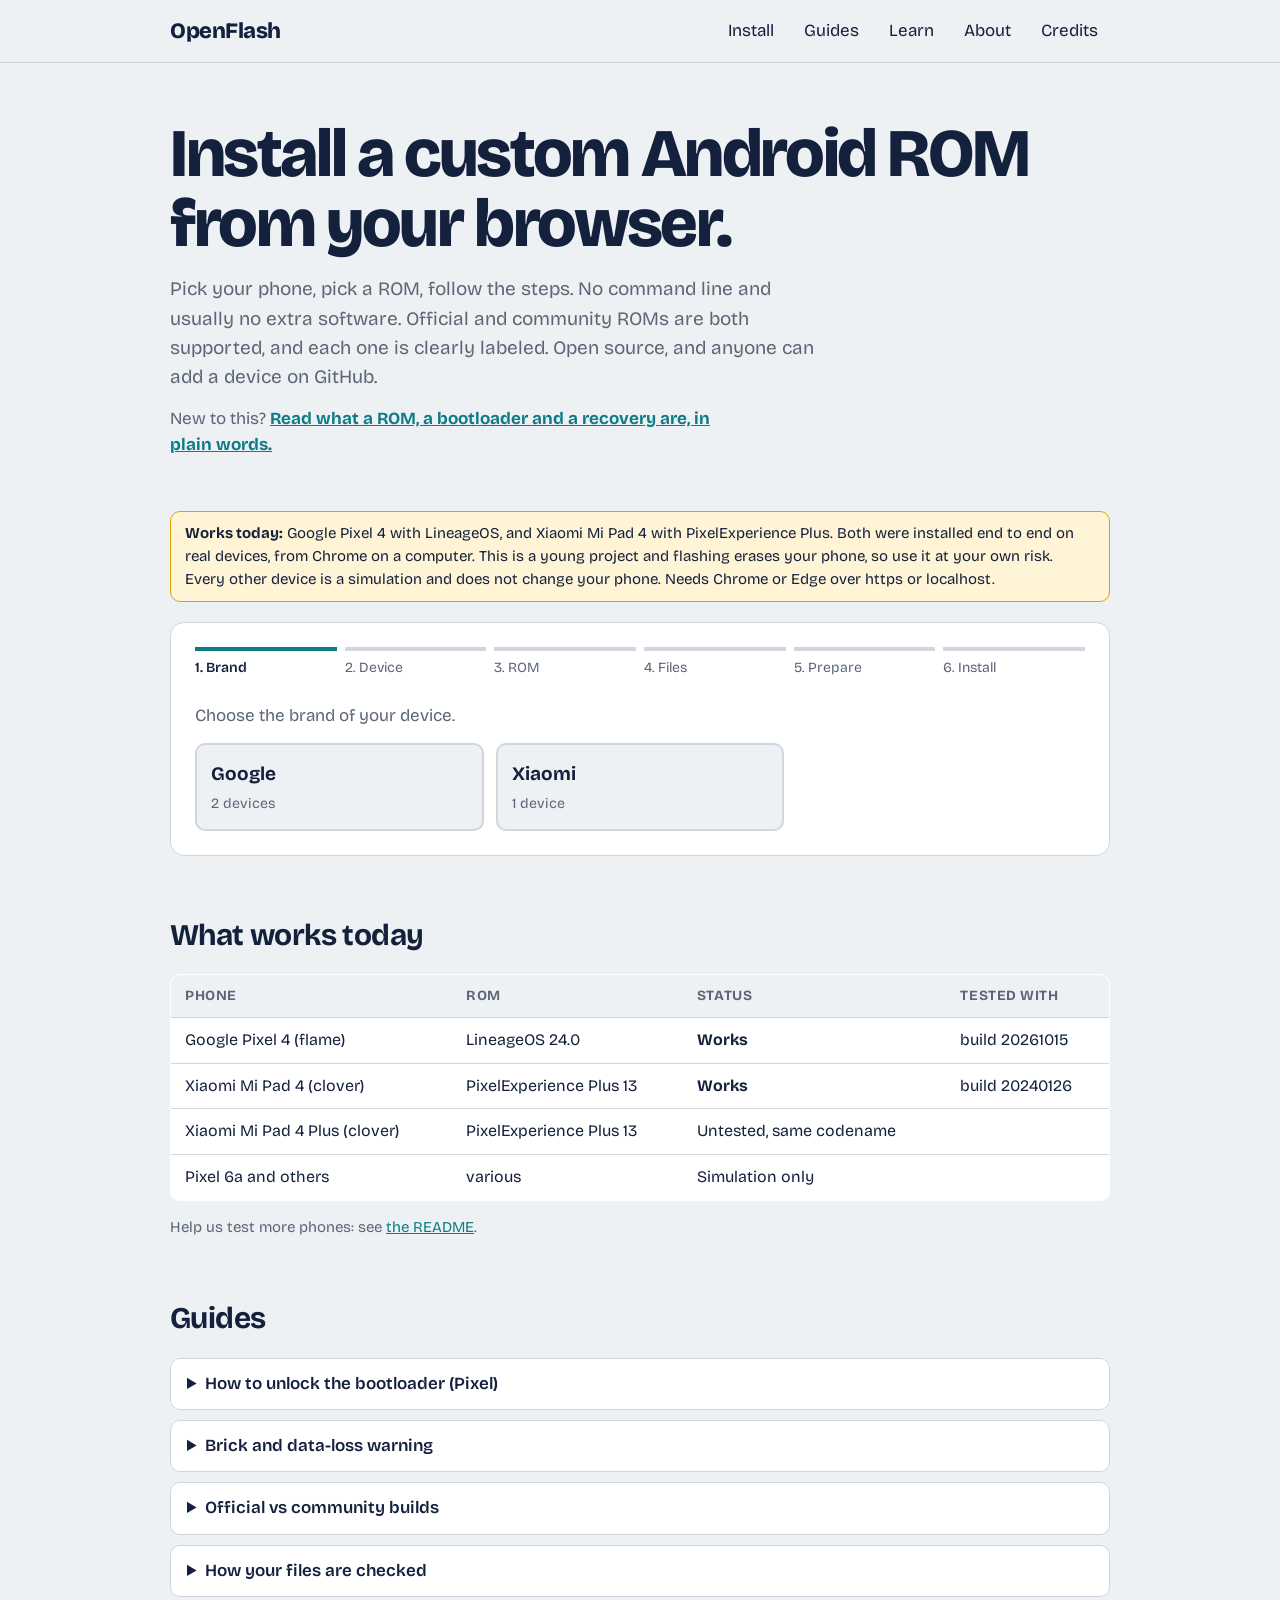
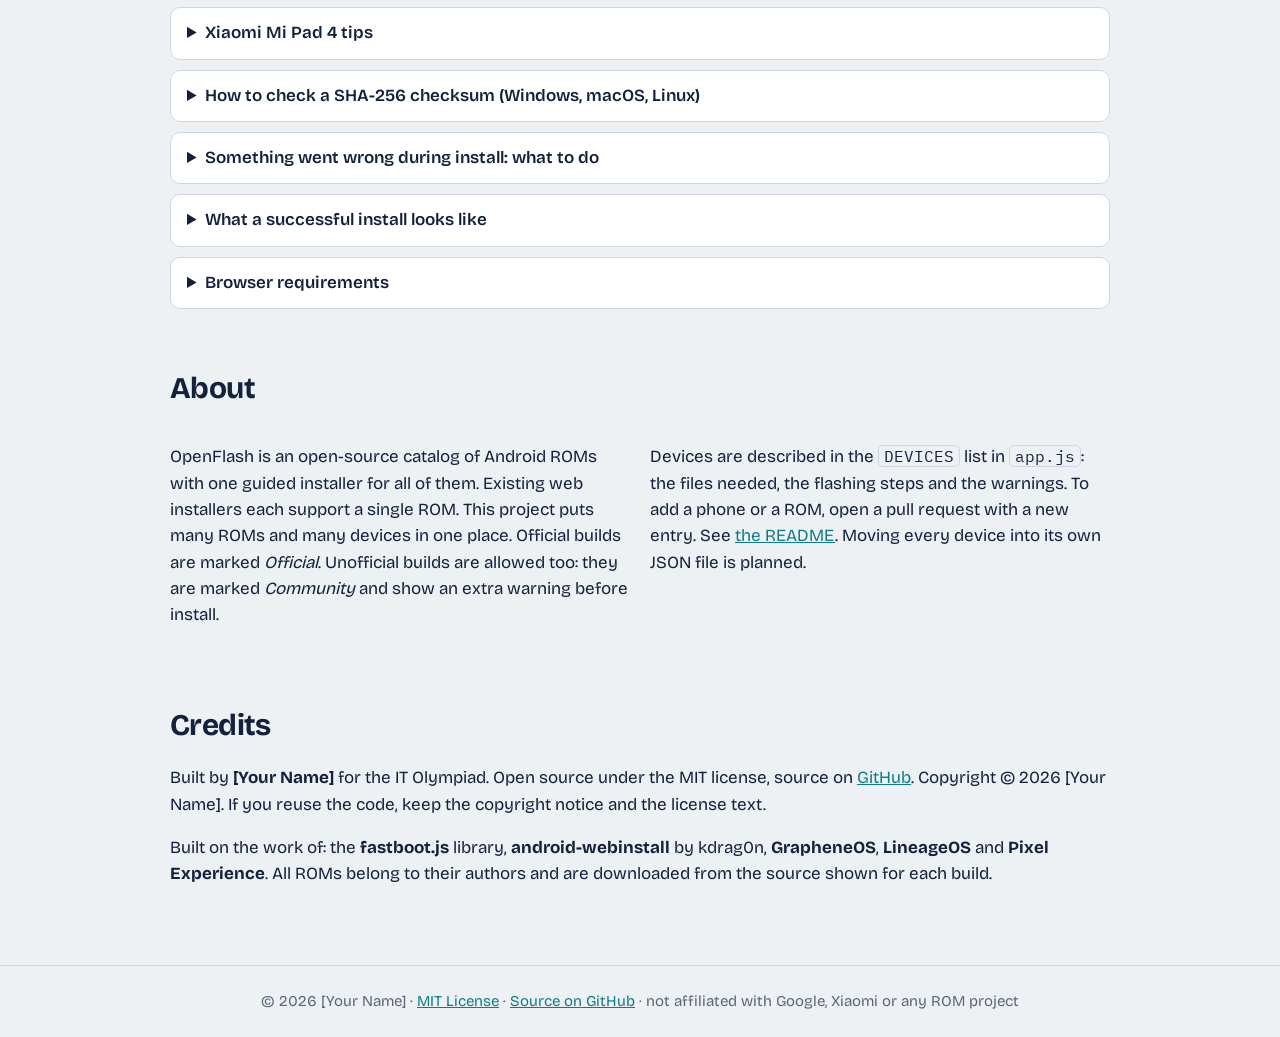
==== index.html @ 717ebe1f "Initial commit" ====
<!DOCTYPE html>
<html lang="en">
<head>
<!-- OpenFlash | https://github.com/YOUR-USERNAME/openflash | Copyright (c) 2026 [Your Name] | MIT License (see LICENSE) -->
<meta charset="utf-8">
<meta name="viewport" content="width=device-width, initial-scale=1, viewport-fit=cover">
<title>OpenFlash – install Android ROMs from your browser</title>
<meta name="author" content="[Your Name]">
<meta name="description" content="Pick your phone, pick a ROM, follow the steps. Works from Chrome or Edge. Tested on Google Pixel 4 and Xiaomi Mi Pad 4.">
<meta property="og:type" content="website">
<meta property="og:title" content="OpenFlash: install a custom Android ROM from your browser">
<meta property="og:description" content="Pick your phone, pick a ROM, follow the steps. Works from Chrome or Edge. Tested on Google Pixel 4 and Xiaomi Mi Pad 4.">
<link rel="stylesheet" href="https://fonts.googleapis.com/css2?family=Bricolage+Grotesque:wght@400;600;800&family=IBM+Plex+Mono:wght@400&display=swap">
<link rel="stylesheet" href="style.css">
</head>
<body>
<header><div class="bar">
<a class="logo" href="#top">OpenFlash</a>
<button id="burger" aria-expanded="false" aria-controls="nav">Menu</button>
<nav id="nav"><a href="#install">Install</a><a href="#guides">Guides</a><a href="learn.html">Learn</a><a href="#about">About</a><a href="#credits">Credits</a></nav>
</div></header>
<main id="top">
<section class="hero">
<h1>Install a custom Android ROM from your browser.</h1>
<p>Pick your phone, pick a ROM, follow the steps. No command line and usually no extra software. Official and community ROMs are both supported, and each one is clearly labeled. Open source, and anyone can add a device on GitHub.</p>
<p class="newhere">New to this? <a href="learn.html"><b>Read what a ROM, a bootloader and a recovery are, in plain words.</b></a></p>
</section>

<section id="install" aria-label="Installer">
<div class="demo"><b>Works today:</b> Google Pixel 4 with LineageOS, and Xiaomi Mi Pad 4 with PixelExperience Plus. Both were installed end to end on real devices, from Chrome on a computer. This is a young project and flashing erases your phone, so use it at your own risk. Every other device is a simulation and does not change your phone. Needs Chrome or Edge over https or localhost.</div>
<div class="wiz">
<ol class="steps" id="steps"></ol>
<div id="stage"></div>
</div>
</section>

<section id="status">
<h2>What works today</h2>
<div class="scroll"><table class="cmp">
<thead><tr><th>Phone</th><th>ROM</th><th>Status</th><th>Tested with</th></tr></thead>
<tbody>
<tr><td>Google Pixel 4 (flame)</td><td>LineageOS 24.0</td><td><b>Works</b></td><td>build 20261015</td></tr>
<tr><td>Xiaomi Mi Pad 4 (clover)</td><td>PixelExperience Plus 13</td><td><b>Works</b></td><td>build 20240126</td></tr>
<tr><td>Xiaomi Mi Pad 4 Plus (clover)</td><td>PixelExperience Plus 13</td><td>Untested, same codename</td><td></td></tr>
<tr><td>Pixel 6a and others</td><td>various</td><td>Simulation only</td><td></td></tr>
</tbody></table></div>
<p class="small">Help us test more phones: see <a href="https://github.com/YOUR-USERNAME/openflash#readme">the README</a>.</p>
</section>

<section id="guides">
<h2>Guides</h2>
<details><summary>How to unlock the bootloader (Pixel)</summary>
<ol class="cmds"><li>Settings → About phone → tap <i>Build number</i> 7 times.</li><li>Settings → System → Developer options → turn on <i>OEM unlocking</i> and <i>USB debugging</i>.</li><li>Power off, then hold Power + Volume Down to open the bootloader.</li><li>Connect to the computer and confirm the unlock on the phone. This erases all data.</li></ol>
<p>Carrier-locked models (for example Verizon) usually cannot be unlocked. Check before you start.</p></details>
<details><summary>Brick and data-loss warning</summary>
<p>Flashing erases your phone and can make it unusable if it is interrupted or the wrong file is used. Back up your photos and files first, charge to at least 50%, use a good USB cable, and do not unplug during the process. You do this at your own risk.</p></details>
<details><summary>Official vs community builds</summary>
<p>Official builds are published by the ROM project itself for your exact device. Community builds are made by independent developers, often for devices the project does not support. They can be great, but they are harder to verify and less tested. Check who made the build and read its thread before installing.</p></details>
<details><summary>How your files are checked</summary>
<p>Before flashing, OpenFlash checks that each file has the right type, is not suspiciously small, starts with the right internal signature, and has your device codename in its name. If the download page shows a SHA-256 checksum, you can paste it and the file is compared exactly. Many builds do not publish one, so this is optional. Files never leave your computer. To get the checksum of a file on your computer, see <a href="#guide-sha">How to check a SHA-256 checksum</a>.</p></details>
<details id="guide-clover"><summary>Xiaomi Mi Pad 4 tips</summary>
<ul class="cmds">
<li><b>Boot modes.</b> Fastboot: hold Power + Volume Down until the word FASTBOOT appears. Recovery: hold Power + Volume Up, and when the Mi logo shows release Power but keep holding Volume Up until the menu appears.</li>
<li><b>Do not start Android between flashing the recovery and opening it for the first time.</b> The original Android can replace the new recovery. That is why the installer does not restart the tablet by itself: you open the recovery by hand.</li>
<li><b>Only the PE recovery works with this ROM.</b> TWRP and OrangeFox cannot install it. To switch to another ROM later, first format data in the PE recovery, then flash the other recovery.</li>
<li><b>Messages about "metadata" or "libfs_mgr"</b> during the first install are normal. Ignore them.</li>
<li><b>No computer cable handy?</b> You can also copy the ROM zip to a FAT32/exFAT/NTFS SD card or an OTG USB stick and choose it in the PE recovery menu.</li>
<li><b>Wi-Fi, Bluetooth or sensors not working after the install?</b> The persist partition of this tablet is known to be fragile and can get damaged. The XDA thread of the ROM explains how to restore it.</li>
<li><b>The tablet shows "Press any key to shutdown" when you connect it in fastboot.</b> This is a known problem with USB 3.x ports on Windows. First try a USB 2.0 port (at the back of a desktop, black ones) or put a cheap USB 2.0 hub between the computer and the tablet. Replug the cable after switching the tablet off and on.</li>
<li><b>The tablet shows up as "Android" with a yellow triangle in Windows.</b> Open Device Manager, right-click it, choose <i>Update driver → Browse my computer → Let me pick from a list → Android Device → Android Bootloader Interface</i>. Windows already includes this driver.</li>
<li><b>Last resort for the shutdown message (advanced, Windows only).</b> A community workaround changes some USB settings. Open PowerShell as Administrator and run the three lines, then replug the tablet:
<pre class="code">reg add "HKLM\SYSTEM\CurrentControlSet\Control\usbflags\18D1D00D0100" /v osvc /t REG_BINARY /d 0000 /f
reg add "HKLM\SYSTEM\CurrentControlSet\Control\usbflags\18D1D00D0100" /v SkipContainerIdQuery /t REG_BINARY /d 01000000 /f
reg add "HKLM\SYSTEM\CurrentControlSet\Control\usbflags\18D1D00D0100" /v SkipBOSDescriptorQuery /t REG_BINARY /d 01000000 /f</pre>
To undo it: <code>reg delete "HKLM\SYSTEM\CurrentControlSet\Control\usbflags\18D1D00D0100" /f</code></li>
</ul></details>

<details id="guide-sha"><summary>How to check a SHA-256 checksum (Windows, macOS, Linux)</summary>
<p>A SHA-256 checksum is a 64-character fingerprint of a file. If your downloaded file gives the same fingerprint as the one on the official download page, it is exactly the right file and was not damaged on the way. LineageOS shows the checksum next to each build on its download page.</p>
<p><b>Windows</b> (Command Prompt or PowerShell):</p>
<ol class="cmds"><li>Open the Start menu, type <code>cmd</code> and press Enter.</li><li>Type <code>certutil -hashfile </code> (with a space at the end), drag the downloaded file into the window so its path appears, then type <code> SHA256</code> and press Enter.</li></ol>
<pre class="code">certutil -hashfile "D:\Downloads\lineage-24.0-20261015-nightly-flame-signed.zip" SHA256</pre>
<p>The long line of letters and numbers under the file name is the checksum. PowerShell users can run <code>Get-FileHash "path\to\file.zip" -Algorithm SHA256</code> instead. Large files take a few seconds to a minute.</p>
<p><b>macOS</b> (Terminal):</p>
<pre class="code">shasum -a 256 ~/Downloads/lineage-24.0-20261015-nightly-flame-signed.zip</pre>
<p><b>Linux</b> (Terminal):</p>
<pre class="code">sha256sum ~/Downloads/lineage-24.0-20261015-nightly-flame-signed.zip</pre>
<p><b>Compare it.</b> Capital or small letters do not matter, and spaces inside the number are ignored. Every other character must match exactly. You can also paste the official checksum into the box under the file in the installer and press <i>Verify file</i>. The page compares it for you.</p>
<p><b>It does not match?</b> Delete the file, download it again from the official page (not from a mirror or a forum), and check again. If it still does not match, do not flash it.</p></details>

<details id="guide-wrong"><summary>Something went wrong during install: what to do</summary>
<p><b>First, stay calm.</b> The steps this page does (flash dtbo and boot, then sideload the ROM) never touch the bootloader, so you can almost always start over. The page also explains the error in the log box in plain words. Read it before you do anything else, and do not unplug the phone while data is being sent unless the log tells you to.</p>
<ul class="cmds">
<li><b>The phone does not show up in the USB list.</b> Use a data cable (some only charge) in a port directly on the computer. Check that the phone shows the bootloader screen (or recovery with <i>Apply from ADB</i> selected). On Windows install Google's USB driver if the phone appears as an unknown device. Then try again.</li>
<li><b>"Another program is using the phone".</b> Open Command Prompt and run <code>adb kill-server</code>. Close Android Studio and any other tab with this page. Replug the cable and try again.</li>
<li><b>The phone stays on the fastboot screen after flashing.</b> Press Volume Up or Down until <i>Recovery mode</i> is shown and press Power. If it comes back to fastboot again, run step 1 again.</li>
<li><b>Recovery says "Signature verification failed".</b> Choose <b>No</b>. The ZIP is damaged or not official. Check its checksum (see the guide above) and download it again.</li>
<li><b>Recovery says "Install completed with status 1" or "2", or "Installation aborted".</b> Usually a damaged file or the wrong stock firmware (this ROM needs Android 13). Choose <i>Advanced → Reboot to recovery</i>, then <i>Apply update → Apply from ADB</i> and sideload again. <i>Advanced → View recovery logs</i> shows the details.</li>
<li><b>"To install additional packages, you need to reboot recovery first".</b> This is normal after a successful install. Choose <b>No</b>, then <i>Reboot system now</i>.</li>
<li><b>The first start takes very long.</b> The first boot after install can take 5 to 10 minutes. Do not unplug or restart before then.</li>
<li><b>The phone is stuck on a logo, restarts again and again, or says it cannot find a valid operating system.</b> Hold Power + Volume Down for the bootloader, open <i>Recovery mode</i>, choose <i>Factory reset → Format data</i> and sideload the ROM again.</li>
<li><b>Nothing responds and the screen is black.</b> Hold Power for 20 to 30 seconds. Then hold Power + Volume Down to reach the bootloader.</li>
</ul>
<p><b>Go back to the original Android.</b> Google's official <a href="https://flash.android.com" target="_blank" rel="noopener">Android Flash Tool</a> restores a Pixel to factory software from the browser. Factory images are also listed on <a href="https://developers.google.com/android/images" target="_blank" rel="noopener">developers.google.com/android/images</a>. This erases the phone.</p></details>

<details id="guide-ok"><summary>What a successful install looks like</summary>
<ol class="cmds"><li>The log shows each step finishing, and the progress bar fills to 100% for dtbo, boot and the ROM.</li><li>On the phone, recovery shows <i>Update package verification ... (result 0)</i>, then <i>Step 1/2</i>, <i>Step 2/2</i> and <i>Install completed with status 0</i>.</li><li>It may ask <i>To install additional packages, you need to reboot recovery first</i>. Choose <b>No</b>.</li><li>Choose <i>Reboot system now</i>. The LineageOS logo appears and the first start takes several minutes. Then the setup screen shows up.</li></ol></details>

<details><summary>Browser requirements</summary>
<p>Use Chrome, Edge or another Chromium browser on a computer. Firefox and Safari do not support WebUSB.</p></details>
</section>

<section id="about">
<h2>About</h2>
<div class="cols">
<p>OpenFlash is an open-source catalog of Android ROMs with one guided installer for all of them. Existing web installers each support a single ROM. This project puts many ROMs and many devices in one place. Official builds are marked <i>Official</i>. Unofficial builds are allowed too: they are marked <i>Community</i> and show an extra warning before install.</p>
<p>Devices are described in the <code>DEVICES</code> list in <code>app.js</code>: the files needed, the flashing steps and the warnings. To add a phone or a ROM, open a pull request with a new entry. See <a href="https://github.com/YOUR-USERNAME/openflash#readme">the README</a>. Moving every device into its own JSON file is planned.</p>
</div>
</section>

<section id="credits">
<h2>Credits</h2>
<p>Built by <b>[Your Name]</b> for the IT Olympiad. Open source under the MIT license, source on <a href="https://github.com/YOUR-USERNAME/openflash">GitHub</a>. Copyright © 2026 [Your Name]. If you reuse the code, keep the copyright notice and the license text.</p>
<p>Built on the work of: the <b>fastboot.js</b> library, <b>android-webinstall</b> by kdrag0n, <b>GrapheneOS</b>, <b>LineageOS</b> and <b>Pixel Experience</b>. All ROMs belong to their authors and are downloaded from the source shown for each build.</p>
</section>
</main>
<footer>© 2026 [Your Name] · <a href="https://github.com/YOUR-USERNAME/openflash/blob/main/LICENSE">MIT License</a> · <a href="https://github.com/YOUR-USERNAME/openflash">Source on GitHub</a> · not affiliated with Google, Xiaomi or any ROM project</footer>

<script>
/* Safety net: if app.js did not start, say so instead of showing an empty box. */
setTimeout(function(){
  var st=document.getElementById("stage");
  if(st && !st.children.length){
    st.innerHTML='<p class="demo"><b>The installer could not start.</b> The page script did not run. Common causes: the web host did not upload every file (app.js, flash.js, adb.js, help.js, fastboot.min.js), the host serves .js files with a wrong type, or the browser is very old. Reload with Ctrl+F5. If it still fails, open the browser console (F12) and look for a red error.</p>';
  }
},2500);
</script>
<script type="module" src="app.js"></script>
</body>
</html>
---- style.css ----
/*! OpenFlash ADB client | https://github.com/bobaka10/openflash
 *  Copyright (c) 2026 @bobaka10
 *  SPDX-License-Identifier: MIT. See the LICENSE file. */
:root{--bg:#eef1f4;--panel:#fff;--ink:#14213d;--mute:#5b6676;--line:#cfd6df;--acc:#0e7c86;--acc-ink:#fff;--warn:#fff4d6;--warn-line:#e0a100;--log:#101a26;--logink:#bfe9ee;
box-sizing:border-box;padding-top:env(safe-area-inset-top,0px);padding-bottom:env(safe-area-inset-bottom,0px)}
@media (prefers-color-scheme:dark){:root:not([data-theme="light"]){--bg:#0e151d;--panel:#16202b;--ink:#e6edf3;--mute:#93a1b1;--line:#2a3745;--acc:#3cc8d3;--acc-ink:#06242a;--warn:#33290e;--warn-line:#c99700;--log:#0a1118}}
:root[data-theme="dark"]{--bg:#0e151d;--panel:#16202b;--ink:#e6edf3;--mute:#93a1b1;--line:#2a3745;--acc:#3cc8d3;--acc-ink:#06242a;--warn:#33290e;--warn-line:#c99700;--log:#0a1118}
html{scroll-padding-top:calc(env(safe-area-inset-top,0px) + 64px);scroll-behavior:smooth}
*{box-sizing:border-box}
body{margin:0;background:var(--bg);color:var(--ink);font:400 17px/1.55 "Bricolage Grotesque",system-ui,sans-serif}
a{color:var(--acc)}
:focus-visible{outline:3px solid var(--acc);outline-offset:2px}
header{position:sticky;top:env(safe-area-inset-top,0px);z-index:5;background:var(--bg);border-bottom:1px solid var(--line)}
.bar{max-width:980px;margin:auto;padding:12px 20px;display:flex;align-items:center;gap:16px}
.logo{font-weight:800;font-size:22px;letter-spacing:-.02em;text-decoration:none;color:var(--ink);margin-right:auto}
nav{display:flex;gap:6px}
nav a{padding:6px 12px;border-radius:8px;text-decoration:none;color:var(--ink)}
nav a:hover{background:var(--panel)}
#burger{display:none;background:none;border:1px solid var(--line);color:var(--ink);border-radius:8px;padding:6px 12px;font:inherit}
main{max-width:980px;margin:auto;padding:0 20px 60px}
.hero{padding:56px 0 32px}
h1{font-size:clamp(36px,7vw,68px);line-height:1.02;letter-spacing:-.035em;font-weight:800;margin:0 0 16px;max-width:14em}
.hero p{max-width:34em;color:var(--mute);font-size:19px;margin:0}
h2{font-size:30px;letter-spacing:-.02em;margin:56px 0 16px}
.demo{background:var(--warn);border:1px solid var(--warn-line);border-radius:10px;padding:10px 14px;margin:20px 0;font-size:15px}
.wiz{background:var(--panel);border:1px solid var(--line);border-radius:14px;padding:24px}
.steps{display:flex;gap:8px;margin:0 0 24px;padding:0;list-style:none;flex-wrap:wrap}
.steps li{flex:1;min-width:90px;border-top:4px solid var(--line);padding-top:6px;color:var(--mute);font-size:14px}
.steps li.on{border-color:var(--acc);color:var(--ink);font-weight:600}
.steps li.done{border-color:var(--acc)}
.grid{display:grid;grid-template-columns:repeat(auto-fill,minmax(230px,1fr));gap:12px}
.opt{text-align:left;font:inherit;color:inherit;background:var(--bg);border:2px solid var(--line);border-radius:10px;padding:14px;cursor:pointer}
.opt:hover{border-color:var(--acc)}
.opt b{display:block;font-size:19px}
.opt small{color:var(--mute);display:block;margin-top:4px}
.tag{display:inline-block;font-size:13px;border:1px solid var(--line);border-radius:99px;padding:0 9px;margin-top:8px;color:var(--mute)}
.tag.ok{border-color:var(--acc);color:var(--acc)}
.tag.exp{border-color:var(--warn-line)}
.btn{font:600 17px "Bricolage Grotesque",sans-serif;background:var(--acc);color:var(--acc-ink);border:0;border-radius:10px;padding:11px 20px;cursor:pointer}
.btn.ghost{background:none;color:var(--ink);border:1px solid var(--line)}
.btn:disabled{opacity:.4;cursor:not-allowed}
.row{display:flex;gap:10px;margin-top:20px;flex-wrap:wrap}
.chk{display:flex;gap:10px;align-items:flex-start;margin:10px 0}
.chk input{margin-top:6px;width:18px;height:18px;accent-color:var(--acc)}
.sum{color:var(--mute);margin:0 0 14px}
ol.cmds{padding-left:22px;margin:0 0 16px}
ol.cmds li{margin:4px 0}
.log{background:var(--log);color:var(--logink);font:400 14px/1.6 "IBM Plex Mono",ui-monospace,monospace;border-radius:10px;padding:14px;min-height:130px;max-height:260px;overflow:auto;white-space:pre-wrap}
.bar2{height:8px;background:var(--line);border-radius:9px;overflow:hidden;margin:14px 0}
.bar2 i{display:block;height:100%;width:0;background:var(--acc);transition:width .4s}
details{background:var(--panel);border:1px solid var(--line);border-radius:10px;padding:12px 16px;margin:10px 0}
summary{cursor:pointer;font-weight:600}
.cols{display:grid;grid-template-columns:repeat(auto-fit,minmax(260px,1fr));gap:20px}
footer{border-top:1px solid var(--line);color:var(--mute);text-align:center;padding:24px 20px;font-size:15px}
@media (max-width:640px){#burger{display:block}nav{display:none;position:absolute;top:100%;left:0;right:0;background:var(--bg);flex-direction:column;padding:8px 20px 14px;border-bottom:1px solid var(--line)}nav.open{display:flex}.wiz{padding:16px}}
@media (prefers-reduced-motion:reduce){html{scroll-behavior:auto}.bar2 i{transition:none}}
.fcard{border:1px solid var(--line);border-radius:10px;padding:14px;margin:12px 0;background:var(--bg)}
.fcard input[type=file]{display:block;margin:8px 0;font:inherit;color:var(--ink);max-width:100%}
.sumin{width:100%;font:400 14px "IBM Plex Mono",ui-monospace,monospace;padding:9px;border:1px solid var(--line);border-radius:8px;background:var(--panel);color:var(--ink)}
.sumin[readonly]{opacity:.7}
.row.tight{margin-top:10px}
.st{margin:10px 0 0;color:var(--mute);font-size:15px}
.st.ok{color:var(--acc);font-weight:600}
.st.bad{color:#b3261e;font-weight:600}
@media (prefers-color-scheme:dark){:root:not([data-theme="light"]) .st.bad{color:#ff8a80}}
:root[data-theme="dark"] .st.bad{color:#ff8a80}
a.btn.dl{display:inline-block;text-decoration:none;margin:0 0 8px}
.bar2[hidden]{display:none}
.hint{margin:4px 0 0;color:var(--mute);font-size:15px}
.st.warn{color:#8a5a00;font-weight:600}
@media (prefers-color-scheme:dark){:root:not([data-theme="light"]) .st.warn{color:#f0b429}}
:root[data-theme="dark"] .st.warn{color:#f0b429}

pre.code{background:var(--log);color:var(--logink);font:400 14px/1.5 "IBM Plex Mono",ui-monospace,monospace;border-radius:8px;padding:10px 12px;overflow-x:auto;white-space:pre;margin:8px 0}
code{font-family:"IBM Plex Mono",ui-monospace,monospace;font-size:.92em;background:var(--bg);border:1px solid var(--line);border-radius:5px;padding:0 5px}
pre.code code{background:none;border:0;padding:0}
details ul.cmds{list-style:disc;padding-left:22px}
details ul.cmds li{margin:8px 0}
a.hint{display:inline-block}

/* learn page */
.note{background:var(--panel);border:1px solid var(--line);border-left:5px solid var(--acc);border-radius:10px;padding:14px 18px;margin:8px 0 24px;font-size:18px}
.toc{display:flex;flex-wrap:wrap;gap:8px;margin:0 0 8px}
.toc a{border:1px solid var(--line);border-radius:99px;padding:4px 14px;text-decoration:none;color:var(--ink);font-size:15px;background:var(--panel)}
.toc a:hover{border-color:var(--acc)}
h3{font-size:20px;margin:30px 0 6px;color:var(--mute);font-weight:600;letter-spacing:.01em}
p.small{color:var(--mute);font-size:15px}
.scroll{overflow-x:auto;margin:12px 0}
table.cmp{border-collapse:collapse;width:100%;min-width:560px;background:var(--panel);border:1px solid var(--line);border-radius:10px;overflow:hidden;font-size:16px}
table.cmp th,table.cmp td{text-align:left;padding:10px 14px;border-bottom:1px solid var(--line);vertical-align:top}
table.cmp th{background:var(--bg);font-size:14px;text-transform:uppercase;letter-spacing:.04em;color:var(--mute)}
table.cmp tr:last-child td{border-bottom:0}
.flow{display:flex;flex-direction:column;align-items:center;gap:4px;margin:18px 0;background:var(--panel);border:1px solid var(--line);border-radius:14px;padding:20px 14px}
.fbox{border:2px solid var(--line);border-radius:10px;padding:10px 16px;text-align:center;font-weight:600;background:var(--bg);min-width:150px}
.fbox small{display:block;font-weight:400;color:var(--mute);font-size:14px}
.fbox.main{border-color:var(--acc)}
.fbox.hl{border-color:var(--acc);background:var(--panel)}
.farrow{color:var(--mute);font-size:22px;line-height:1}
.fthree{display:flex;gap:10px;flex-wrap:wrap;justify-content:center;width:100%}
.fthree .fbox{flex:1;min-width:130px;max-width:260px}
ol.journey{list-style:none;counter-reset:j;padding:0;margin:12px 0}
ol.journey li{counter-increment:j;position:relative;padding:12px 14px 12px 58px;background:var(--panel);border:1px solid var(--line);border-radius:10px;margin:8px 0}
ol.journey li::before{content:counter(j);position:absolute;left:14px;top:12px;width:30px;height:30px;border-radius:50%;background:var(--acc);color:var(--acc-ink);font-weight:800;display:flex;align-items:center;justify-content:center}
ol.journey li b{display:block}
ol.journey li span{color:var(--mute)}
.cta{background:var(--panel);border:1px solid var(--line);border-radius:14px;padding:6px 24px 26px;margin-top:48px;text-align:center}
nav a[aria-current="page"]{background:var(--panel)}

.hero p.newhere{margin-top:14px;font-size:17px}
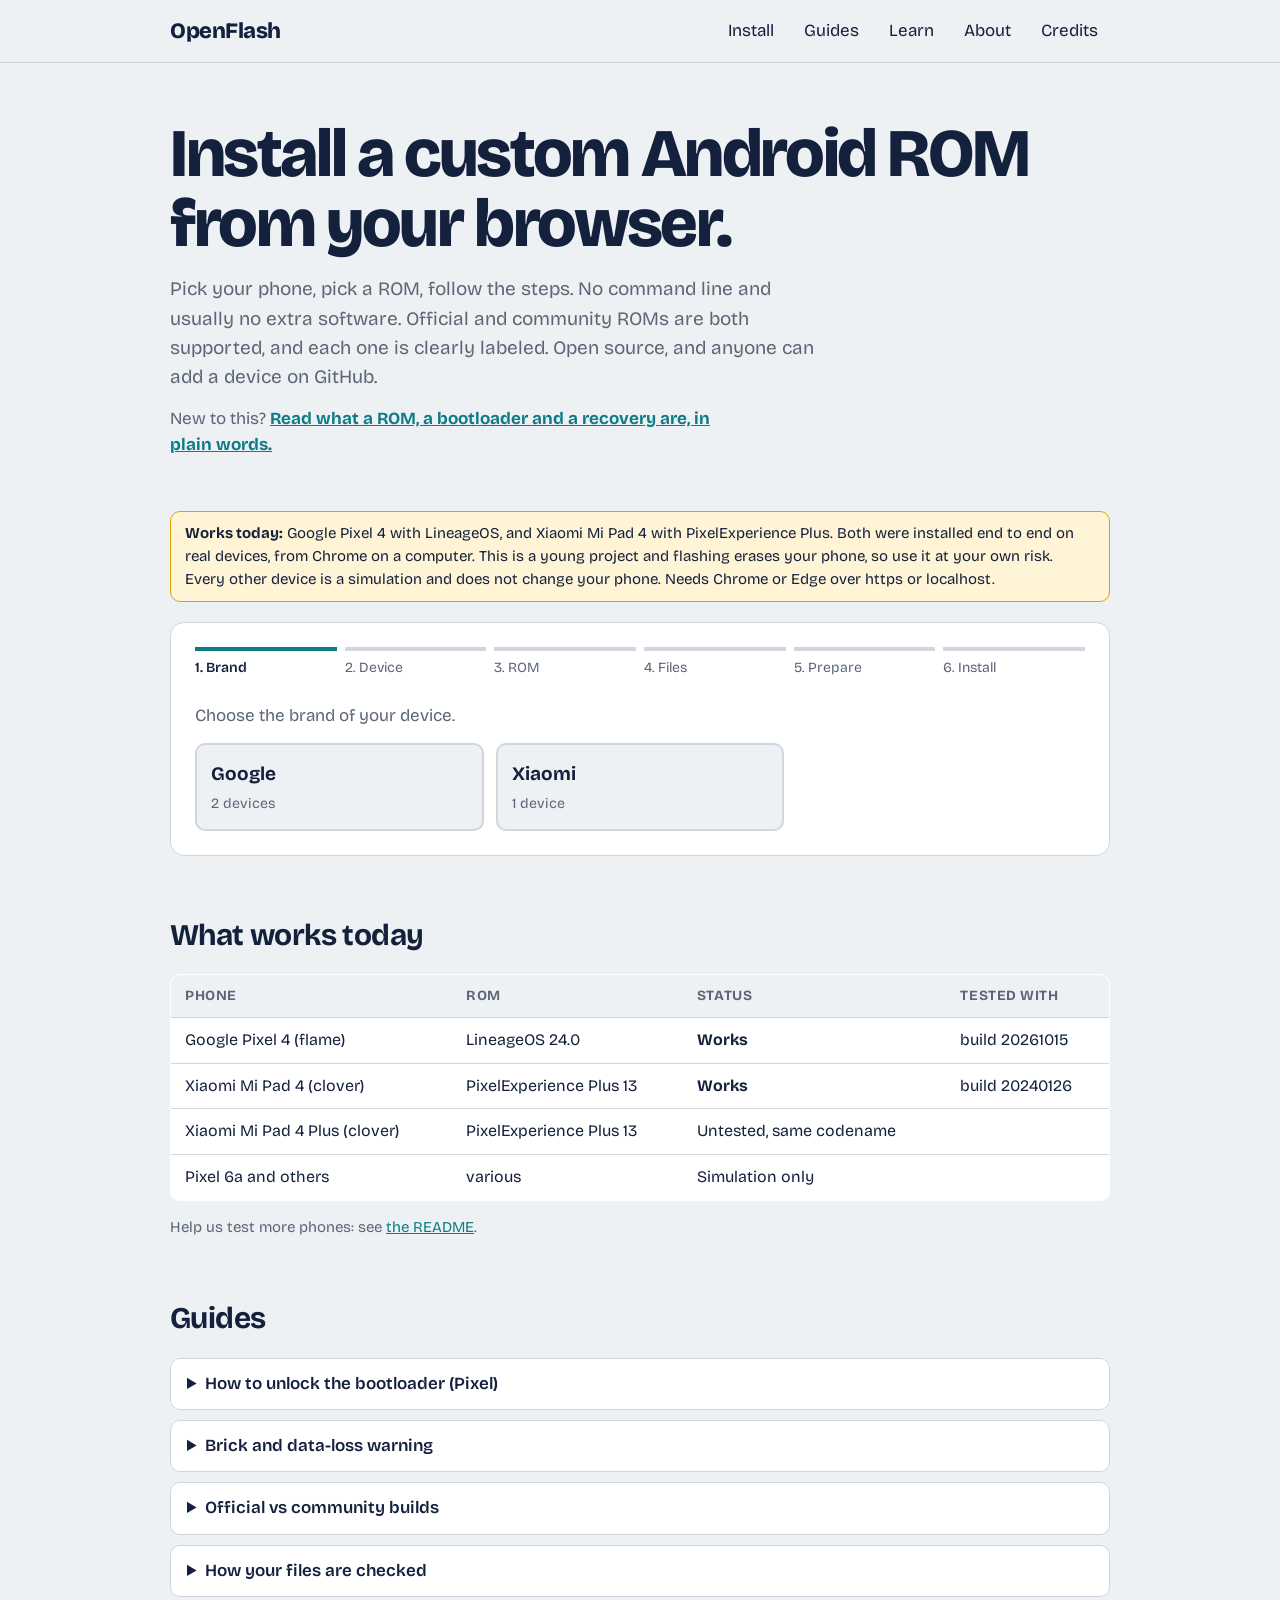
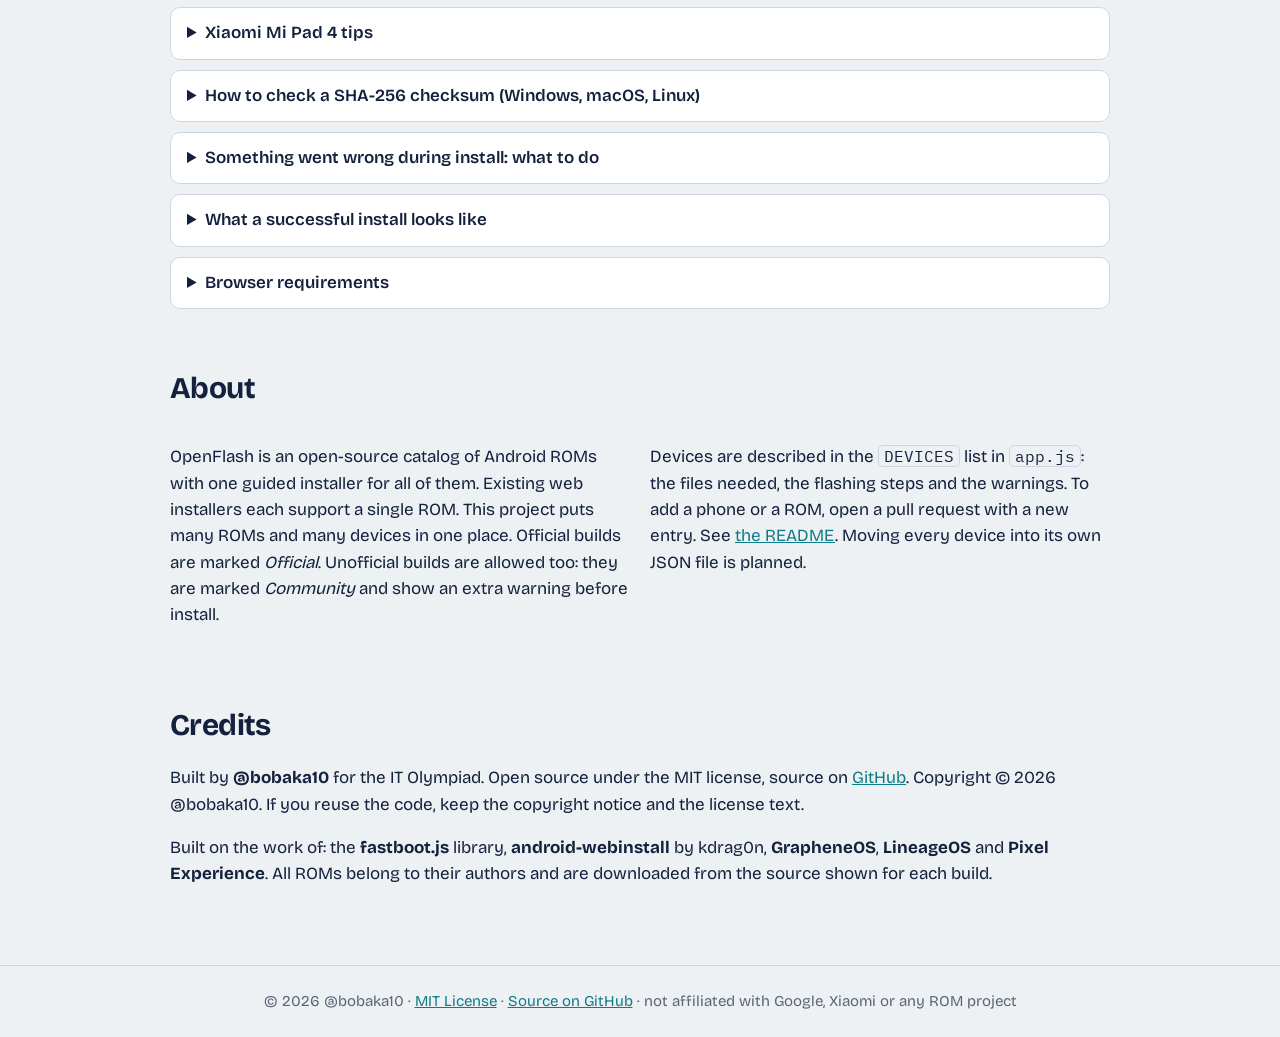
==== commit 44285875: "update copyright" ====
--- a/index.html
+++ b/index.html
@@ -114,17 +114,17 @@
 <h2>About</h2>
 <div class="cols">
 <p>OpenFlash is an open-source catalog of Android ROMs with one guided installer for all of them. Existing web installers each support a single ROM. This project puts many ROMs and many devices in one place. Official builds are marked <i>Official</i>. Unofficial builds are allowed too: they are marked <i>Community</i> and show an extra warning before install.</p>
-<p>Devices are described in the <code>DEVICES</code> list in <code>app.js</code>: the files needed, the flashing steps and the warnings. To add a phone or a ROM, open a pull request with a new entry. See <a href="https://github.com/YOUR-USERNAME/openflash#readme">the README</a>. Moving every device into its own JSON file is planned.</p>
+<p>Devices are described in the <code>DEVICES</code> list in <code>app.js</code>: the files needed, the flashing steps and the warnings. To add a phone or a ROM, open a pull request with a new entry. See <a href="https://github.com/bobaka10/openflash#readme">the README</a>. Moving every device into its own JSON file is planned.</p>
 </div>
 </section>
 
 <section id="credits">
 <h2>Credits</h2>
-<p>Built by <b>[Your Name]</b> for the IT Olympiad. Open source under the MIT license, source on <a href="https://github.com/YOUR-USERNAME/openflash">GitHub</a>. Copyright © 2026 [Your Name]. If you reuse the code, keep the copyright notice and the license text.</p>
+<p>Built by <b>@bobaka10</b> for the IT Olympiad. Open source under the MIT license, source on <a href="https://github.com/bobaka10/openflash">GitHub</a>. Copyright © 2026 @bobaka10. If you reuse the code, keep the copyright notice and the license text.</p>
 <p>Built on the work of: the <b>fastboot.js</b> library, <b>android-webinstall</b> by kdrag0n, <b>GrapheneOS</b>, <b>LineageOS</b> and <b>Pixel Experience</b>. All ROMs belong to their authors and are downloaded from the source shown for each build.</p>
 </section>
 </main>
-<footer>© 2026 [Your Name] · <a href="https://github.com/YOUR-USERNAME/openflash/blob/main/LICENSE">MIT License</a> · <a href="https://github.com/YOUR-USERNAME/openflash">Source on GitHub</a> · not affiliated with Google, Xiaomi or any ROM project</footer>
+<footer>© 2026 @bobaka10 · <a href="https://github.com/bobaka10/openflash/blob/main/LICENSE">MIT License</a> · <a href="https://github.com/bobaka10/openflash">Source on GitHub</a> · not affiliated with Google, Xiaomi or any ROM project</footer>
 
 <script>
 /* Safety net: if app.js did not start, say so instead of showing an empty box. */
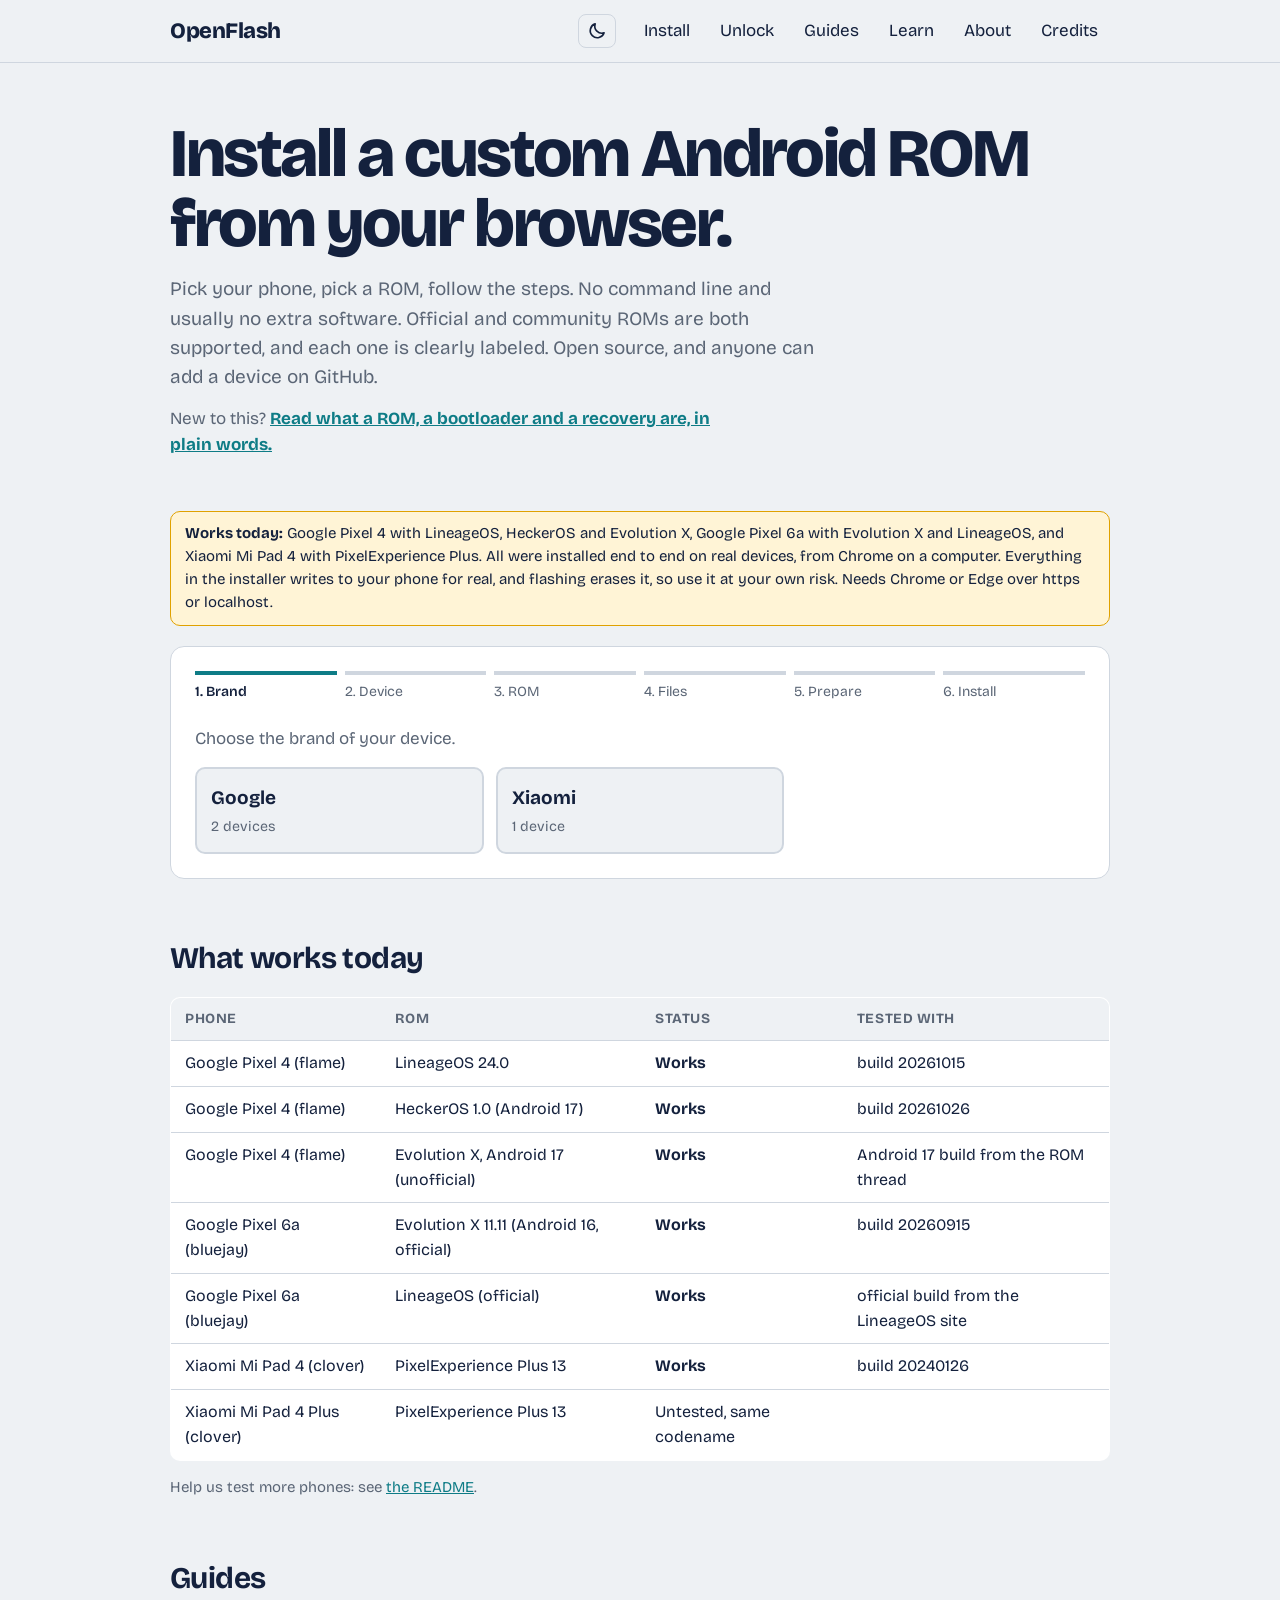
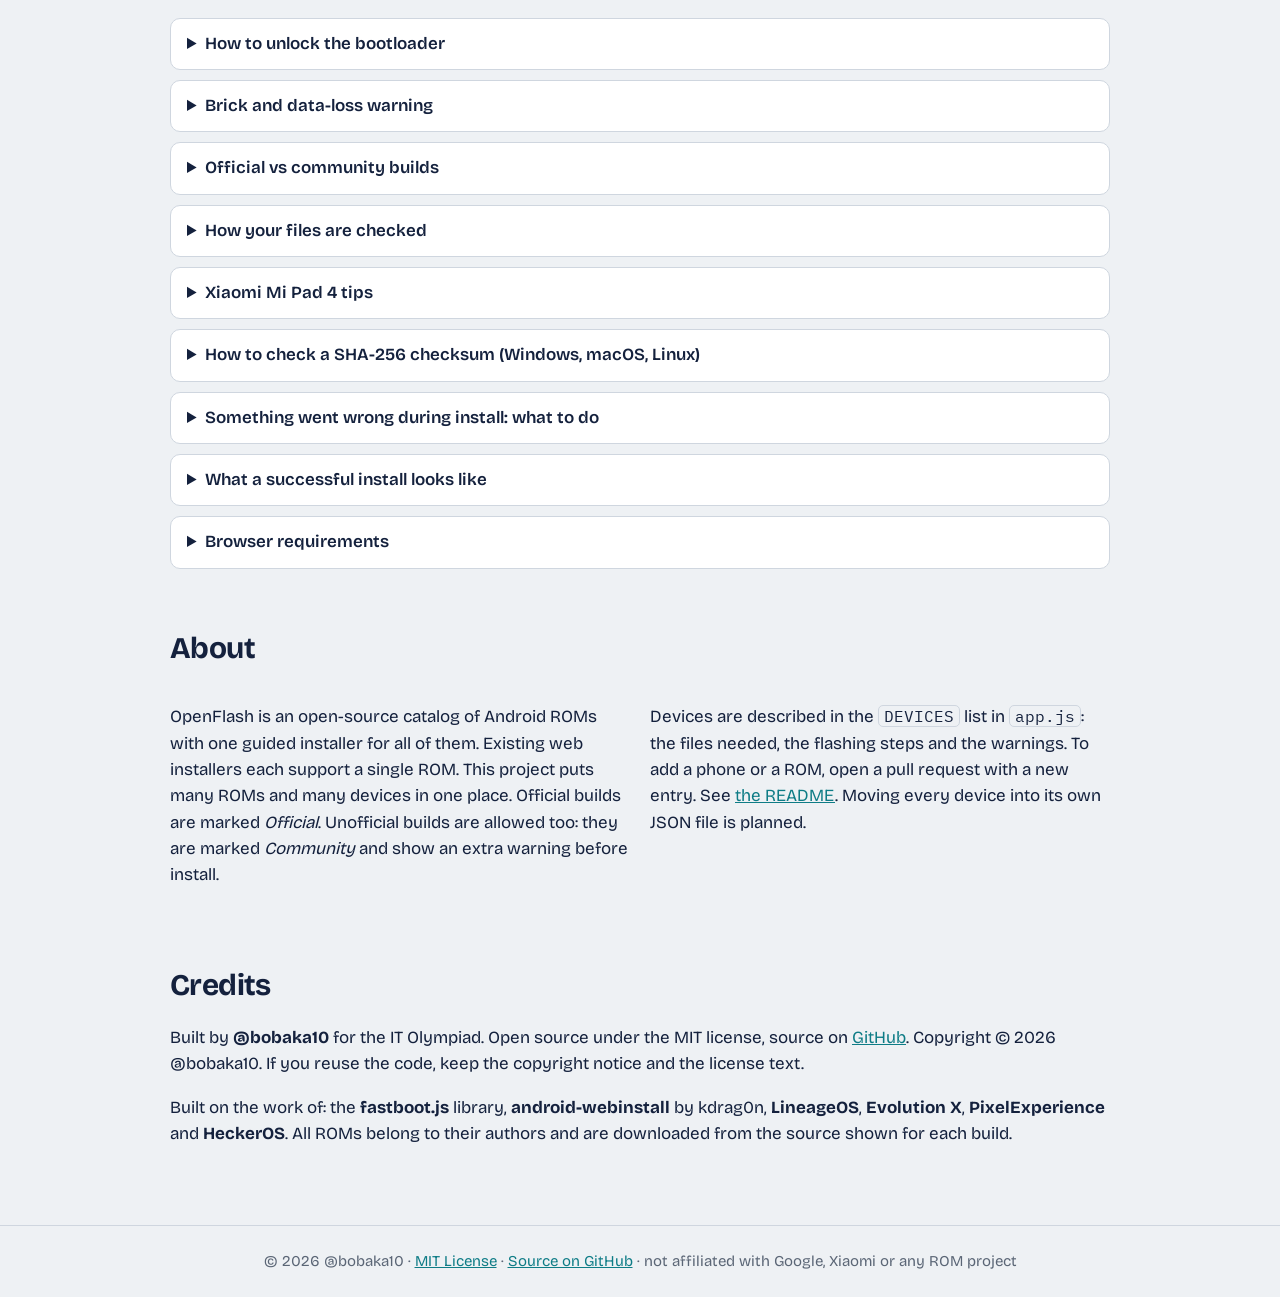
==== commit ddadb02c: "Add styles, theme switch functionality, and unlock page - Created style.css for consistent styling a" ====
--- a/index.html
+++ b/index.html
@@ -1,11 +1,13 @@
 <!DOCTYPE html>
 <html lang="en">
 <head>
-<!-- OpenFlash | https://github.com/YOUR-USERNAME/openflash | Copyright (c) 2026 [Your Name] | MIT License (see LICENSE) -->
+<!-- OpenFlash | https://github.com/bobaka10/openflash | Copyright (c) 2026 @bobaka10 | MIT License (see LICENSE) -->
 <meta charset="utf-8">
 <meta name="viewport" content="width=device-width, initial-scale=1, viewport-fit=cover">
+<meta name="color-scheme" content="light dark">
+<script src="theme.js"></script>
 <title>OpenFlash – install Android ROMs from your browser</title>
-<meta name="author" content="[Your Name]">
+<meta name="author" content="@bobaka10">
 <meta name="description" content="Pick your phone, pick a ROM, follow the steps. Works from Chrome or Edge. Tested on Google Pixel 4 and Xiaomi Mi Pad 4.">
 <meta property="og:type" content="website">
 <meta property="og:title" content="OpenFlash: install a custom Android ROM from your browser">
@@ -16,8 +18,9 @@
 <body>
 <header><div class="bar">
 <a class="logo" href="#top">OpenFlash</a>
+<button id="theme-toggle" class="themebtn" type="button" aria-label="Switch theme"></button>
 <button id="burger" aria-expanded="false" aria-controls="nav">Menu</button>
-<nav id="nav"><a href="#install">Install</a><a href="#guides">Guides</a><a href="learn.html">Learn</a><a href="#about">About</a><a href="#credits">Credits</a></nav>
+<nav id="nav"><a href="#install">Install</a><a href="unlock.html">Unlock</a><a href="#guides">Guides</a><a href="learn.html">Learn</a><a href="#about">About</a><a href="#credits">Credits</a></nav>
 </div></header>
 <main id="top">
 <section class="hero">
@@ -27,7 +30,7 @@
 </section>
 
 <section id="install" aria-label="Installer">
-<div class="demo"><b>Works today:</b> Google Pixel 4 with LineageOS, and Xiaomi Mi Pad 4 with PixelExperience Plus. Both were installed end to end on real devices, from Chrome on a computer. This is a young project and flashing erases your phone, so use it at your own risk. Every other device is a simulation and does not change your phone. Needs Chrome or Edge over https or localhost.</div>
+<div class="demo"><b>Works today:</b> Google Pixel 4 with LineageOS, HeckerOS and Evolution X, Google Pixel 6a with Evolution X and LineageOS, and Xiaomi Mi Pad 4 with PixelExperience Plus. All were installed end to end on real devices, from Chrome on a computer. Everything in the installer writes to your phone for real, and flashing erases it, so use it at your own risk. Needs Chrome or Edge over https or localhost.</div>
 <div class="wiz">
 <ol class="steps" id="steps"></ol>
 <div id="stage"></div>
@@ -40,18 +43,22 @@
 <thead><tr><th>Phone</th><th>ROM</th><th>Status</th><th>Tested with</th></tr></thead>
 <tbody>
 <tr><td>Google Pixel 4 (flame)</td><td>LineageOS 24.0</td><td><b>Works</b></td><td>build 20261015</td></tr>
+<tr><td>Google Pixel 4 (flame)</td><td>HeckerOS 1.0 (Android 17)</td><td><b>Works</b></td><td>build 20261026</td></tr>
+<tr><td>Google Pixel 4 (flame)</td><td>Evolution X, Android 17 (unofficial)</td><td><b>Works</b></td><td>Android 17 build from the ROM thread</td></tr>
+<tr><td>Google Pixel 6a (bluejay)</td><td>Evolution X 11.11 (Android 16, official)</td><td><b>Works</b></td><td>build 20260915</td></tr>
+<tr><td>Google Pixel 6a (bluejay)</td><td>LineageOS (official)</td><td><b>Works</b></td><td>official build from the LineageOS site</td></tr>
 <tr><td>Xiaomi Mi Pad 4 (clover)</td><td>PixelExperience Plus 13</td><td><b>Works</b></td><td>build 20240126</td></tr>
 <tr><td>Xiaomi Mi Pad 4 Plus (clover)</td><td>PixelExperience Plus 13</td><td>Untested, same codename</td><td></td></tr>
-<tr><td>Pixel 6a and others</td><td>various</td><td>Simulation only</td><td></td></tr>
 </tbody></table></div>
-<p class="small">Help us test more phones: see <a href="https://github.com/YOUR-USERNAME/openflash#readme">the README</a>.</p>
+<p class="small">Help us test more phones: see <a href="https://github.com/bobaka10/openflash#readme">the README</a>.</p>
 </section>
 
 <section id="guides">
 <h2>Guides</h2>
-<details><summary>How to unlock the bootloader (Pixel)</summary>
-<ol class="cmds"><li>Settings → About phone → tap <i>Build number</i> 7 times.</li><li>Settings → System → Developer options → turn on <i>OEM unlocking</i> and <i>USB debugging</i>.</li><li>Power off, then hold Power + Volume Down to open the bootloader.</li><li>Connect to the computer and confirm the unlock on the phone. This erases all data.</li></ol>
-<p>Carrier-locked models (for example Verizon) usually cannot be unlocked. Check before you start.</p></details>
+<details><summary>How to unlock the bootloader</summary>
+<p>The <a href="unlock.html"><b>Unlock page</b></a> has step-by-step instructions for each device (Pixel 4, Pixel 6a, Mi Pad 4) and can check the status and run the unlock for the Pixels from your browser. In short, for a Pixel:</p>
+<ol class="cmds"><li>Settings → About phone → tap <i>Build number</i> 7 times.</li><li>Settings → System → Developer options → turn on <i>OEM unlocking</i>.</li><li>Power off, then hold Power + Volume Down to open the bootloader, and connect the cable.</li><li>Run <code>fastboot flashing unlock</code> (or use the Unlock page) and confirm on the phone with the Volume keys and Power. This erases all data.</li></ol>
+<p>Carrier-locked models (for example Verizon) usually cannot be unlocked. Check before you start. Xiaomi tablets use Xiaomi's Mi Unlock tool instead, see the Unlock page.</p></details>
 <details><summary>Brick and data-loss warning</summary>
 <p>Flashing erases your phone and can make it unusable if it is interrupted or the wrong file is used. Back up your photos and files first, charge to at least 50%, use a good USB cable, and do not unplug during the process. You do this at your own risk.</p></details>
 <details><summary>Official vs community builds</summary>
@@ -121,7 +128,7 @@
 <section id="credits">
 <h2>Credits</h2>
 <p>Built by <b>@bobaka10</b> for the IT Olympiad. Open source under the MIT license, source on <a href="https://github.com/bobaka10/openflash">GitHub</a>. Copyright © 2026 @bobaka10. If you reuse the code, keep the copyright notice and the license text.</p>
-<p>Built on the work of: the <b>fastboot.js</b> library, <b>android-webinstall</b> by kdrag0n, <b>GrapheneOS</b>, <b>LineageOS</b> and <b>Pixel Experience</b>. All ROMs belong to their authors and are downloaded from the source shown for each build.</p>
+<p>Built on the work of: the <b>fastboot.js</b> library, <b>android-webinstall</b> by kdrag0n, <b>LineageOS</b>, <b>Evolution X</b>, <b>PixelExperience</b> and <b>HeckerOS</b>. All ROMs belong to their authors and are downloaded from the source shown for each build.</p>
 </section>
 </main>
 <footer>© 2026 @bobaka10 · <a href="https://github.com/bobaka10/openflash/blob/main/LICENSE">MIT License</a> · <a href="https://github.com/bobaka10/openflash">Source on GitHub</a> · not affiliated with Google, Xiaomi or any ROM project</footer>
--- a/style.css
+++ b/style.css
@@ -1,10 +1,10 @@
-/*! OpenFlash ADB client | https://github.com/bobaka10/openflash
+/*! OpenFlash styles | https://github.com/bobaka10/openflash
  *  Copyright (c) 2026 @bobaka10
  *  SPDX-License-Identifier: MIT. See the LICENSE file. */
-:root{--bg:#eef1f4;--panel:#fff;--ink:#14213d;--mute:#5b6676;--line:#cfd6df;--acc:#0e7c86;--acc-ink:#fff;--warn:#fff4d6;--warn-line:#e0a100;--log:#101a26;--logink:#bfe9ee;
+:root{color-scheme:light;--bg:#eef1f4;--panel:#fff;--ink:#14213d;--mute:#5b6676;--line:#cfd6df;--acc:#0e7c86;--acc-ink:#fff;--warn:#fff4d6;--warn-line:#e0a100;--log:#101a26;--logink:#bfe9ee;
 box-sizing:border-box;padding-top:env(safe-area-inset-top,0px);padding-bottom:env(safe-area-inset-bottom,0px)}
-@media (prefers-color-scheme:dark){:root:not([data-theme="light"]){--bg:#0e151d;--panel:#16202b;--ink:#e6edf3;--mute:#93a1b1;--line:#2a3745;--acc:#3cc8d3;--acc-ink:#06242a;--warn:#33290e;--warn-line:#c99700;--log:#0a1118}}
-:root[data-theme="dark"]{--bg:#0e151d;--panel:#16202b;--ink:#e6edf3;--mute:#93a1b1;--line:#2a3745;--acc:#3cc8d3;--acc-ink:#06242a;--warn:#33290e;--warn-line:#c99700;--log:#0a1118}
+@media (prefers-color-scheme:dark){:root:not([data-theme="light"]){color-scheme:dark;--bg:#0e151d;--panel:#16202b;--ink:#e6edf3;--mute:#93a1b1;--line:#2a3745;--acc:#3cc8d3;--acc-ink:#06242a;--warn:#33290e;--warn-line:#c99700;--log:#0a1118}}
+:root[data-theme="dark"]{color-scheme:dark;--bg:#0e151d;--panel:#16202b;--ink:#e6edf3;--mute:#93a1b1;--line:#2a3745;--acc:#3cc8d3;--acc-ink:#06242a;--warn:#33290e;--warn-line:#c99700;--log:#0a1118}
 html{scroll-padding-top:calc(env(safe-area-inset-top,0px) + 64px);scroll-behavior:smooth}
 *{box-sizing:border-box}
 body{margin:0;background:var(--bg);color:var(--ink);font:400 17px/1.55 "Bricolage Grotesque",system-ui,sans-serif}
@@ -107,3 +107,21 @@
 nav a[aria-current="page"]{background:var(--panel)}
 
 .hero p.newhere{margin-top:14px;font-size:17px}
+
+/* unlock page */
+.dtabs{display:flex;flex-wrap:wrap;gap:8px;margin:6px 0 4px}
+.dtab{font:inherit;font-weight:600;border:1px solid var(--line);background:var(--panel);color:var(--ink);border-radius:99px;padding:8px 18px;cursor:pointer}
+.dtab:hover{border-color:var(--acc)}
+.dtab.on{background:var(--acc);color:var(--acc-ink);border-color:var(--acc)}
+.devpanel[hidden]{display:none}
+.tool{background:var(--panel);border:1px solid var(--line);border-radius:14px;padding:6px 20px 20px;margin:20px 0}
+.tool h3{margin:14px 0 10px;color:var(--ink)}
+.ack{display:flex;gap:10px;align-items:flex-start;margin:8px 0 14px;cursor:pointer}
+.ack input{margin-top:5px;width:18px;height:18px;flex:none}
+.tool .row{display:flex;gap:10px;flex-wrap:wrap;margin-bottom:12px}
+.tool button:disabled{opacity:.5;cursor:not-allowed}
+
+/* theme switch */
+.themebtn{background:none;border:1px solid var(--line);color:var(--ink);border-radius:8px;padding:6px 8px;line-height:0;cursor:pointer}
+.themebtn:hover{background:var(--panel)}
+.themebtn svg{width:20px;height:20px;display:block}
